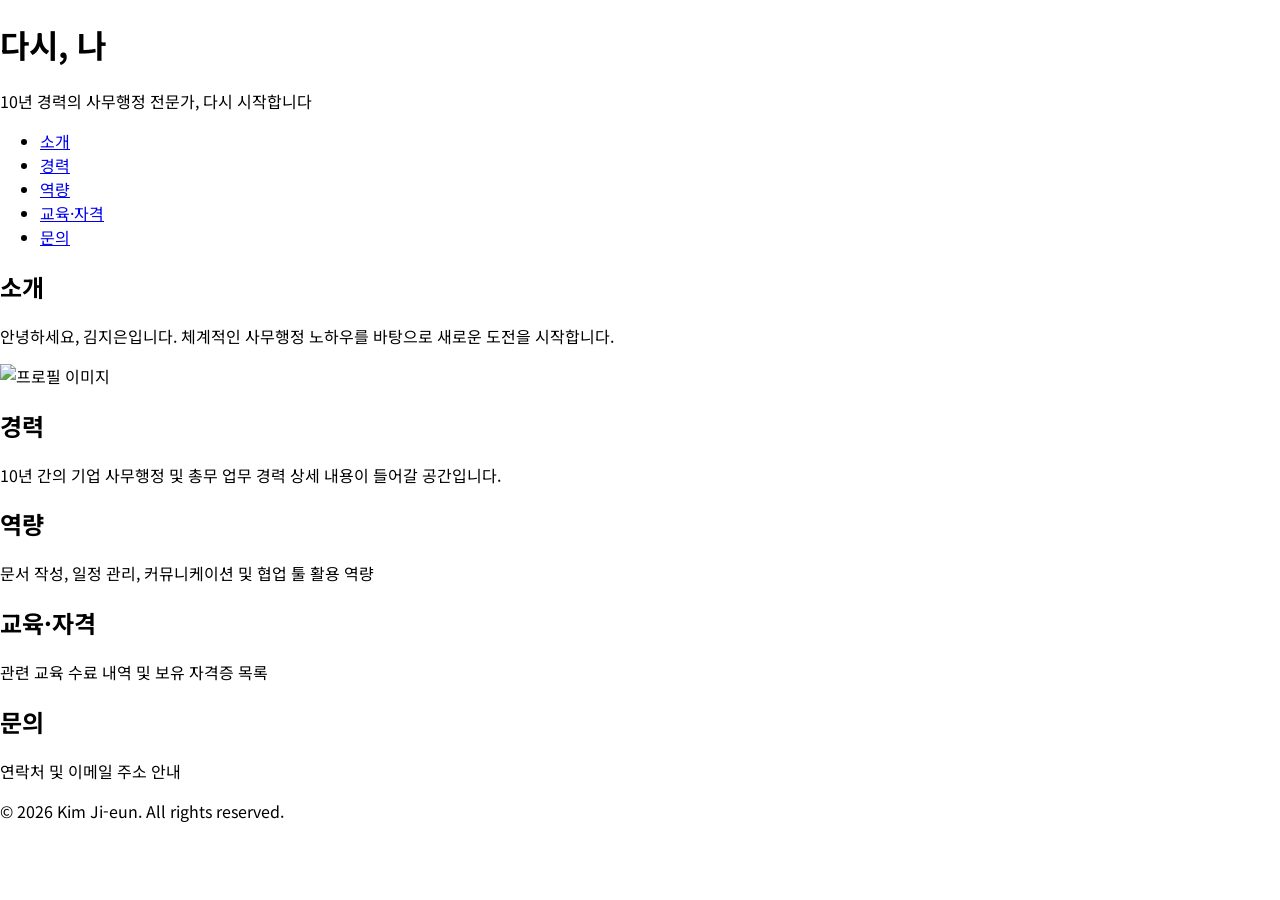
==== index.html @ e014dbc8 "1일차: 포트폴리오 폴더 구성과 HTML 뼈대 완성" ====
<!DOCTYPE html>
<html lang="ko">
<head>
    <meta charset="UTF-8">
    <meta name="viewport" content="width=device-width, initial-scale=1.0">
    <title>다시, 나 - 경력 포트폴리오</title>
    <!-- Google Fonts: Noto Sans KR 연결 -->
    <link rel="preconnect" href="https://fonts.googleapis.com">
    <link rel="preconnect" href="https://fonts.gstatic.com" crossorigin>
    <link href="https://fonts.googleapis.com/css2?family=Noto+Sans+KR:wght@400;700&display=swap" rel="stylesheet">
    
    <!-- 외부 CSS 파일 연결 -->
    <link rel="stylesheet" href="css/style.css">
</head>
<body>

    <!-- 헤더 영역 -->
    <header>
        <h1>다시, 나</h1>
        <p>10년 경력의 사무행정 전문가, 다시 시작합니다</p>
    </header>

    <!-- 네비게이션 영역 -->
    <nav>
        <ul>
            <li><a href="#about">소개</a></li>
            <li><a href="#career">경력</a></li>
            <li><a href="#skills">역량</a></li>
            <li><a href="#education">교육·자격</a></li>
            <li><a href="#contact">문의</a></li>
        </ul>
    </nav>

    <!-- 메인 콘텐츠 영역 -->
    <main>
        <!-- 소개 섹션 -->
        <section id="about">
            <h2>소개</h2>
            <p>안녕하세요, 김지은입니다. 체계적인 사무행정 노하우를 바탕으로 새로운 도전을 시작합니다.</p>
            <img src="https://placehold.co/300x200?text=Profile" width="300" height="200" alt="프로필 이미지">
        </section>

        <!-- 경력 섹션 -->
        <section id="career">
            <h2>경력</h2>
            <p>10년 간의 기업 사무행정 및 총무 업무 경력 상세 내용이 들어갈 공간입니다.</p>
        </section>

        <!-- 역량 섹션 -->
        <section id="skills">
            <h2>역량</h2>
            <p>문서 작성, 일정 관리, 커뮤니케이션 및 협업 툴 활용 역량</p>
        </section>

        <!-- 교육 및 자격 섹션 -->
        <section id="education">
            <h2>교육·자격</h2>
            <p>관련 교육 수료 내역 및 보유 자격증 목록</p>
        </section>

        <!-- 문의 섹션 -->
        <section id="contact">
            <h2>문의</h2>
            <p>연락처 및 이메일 주소 안내</p>
        </section>
    </main>

    <!-- 푸터 영역 -->
    <footer>
        <p>&copy; 2026 Kim Ji-eun. All rights reserved.</p>
    </footer>

    <!-- 외부 JavaScript 파일 연결 -->
    <script src="js/script.js"></script>
</body>
</html>
---- css/style.css ----
/* 디자인은 아직 적용하지 않고, Google Fonts Noto Sans KR 글꼴 적용만 설정 */
body {
    font-family: 'Noto Sans KR', sans-serif;
    margin: 0;
    padding: 0;
}
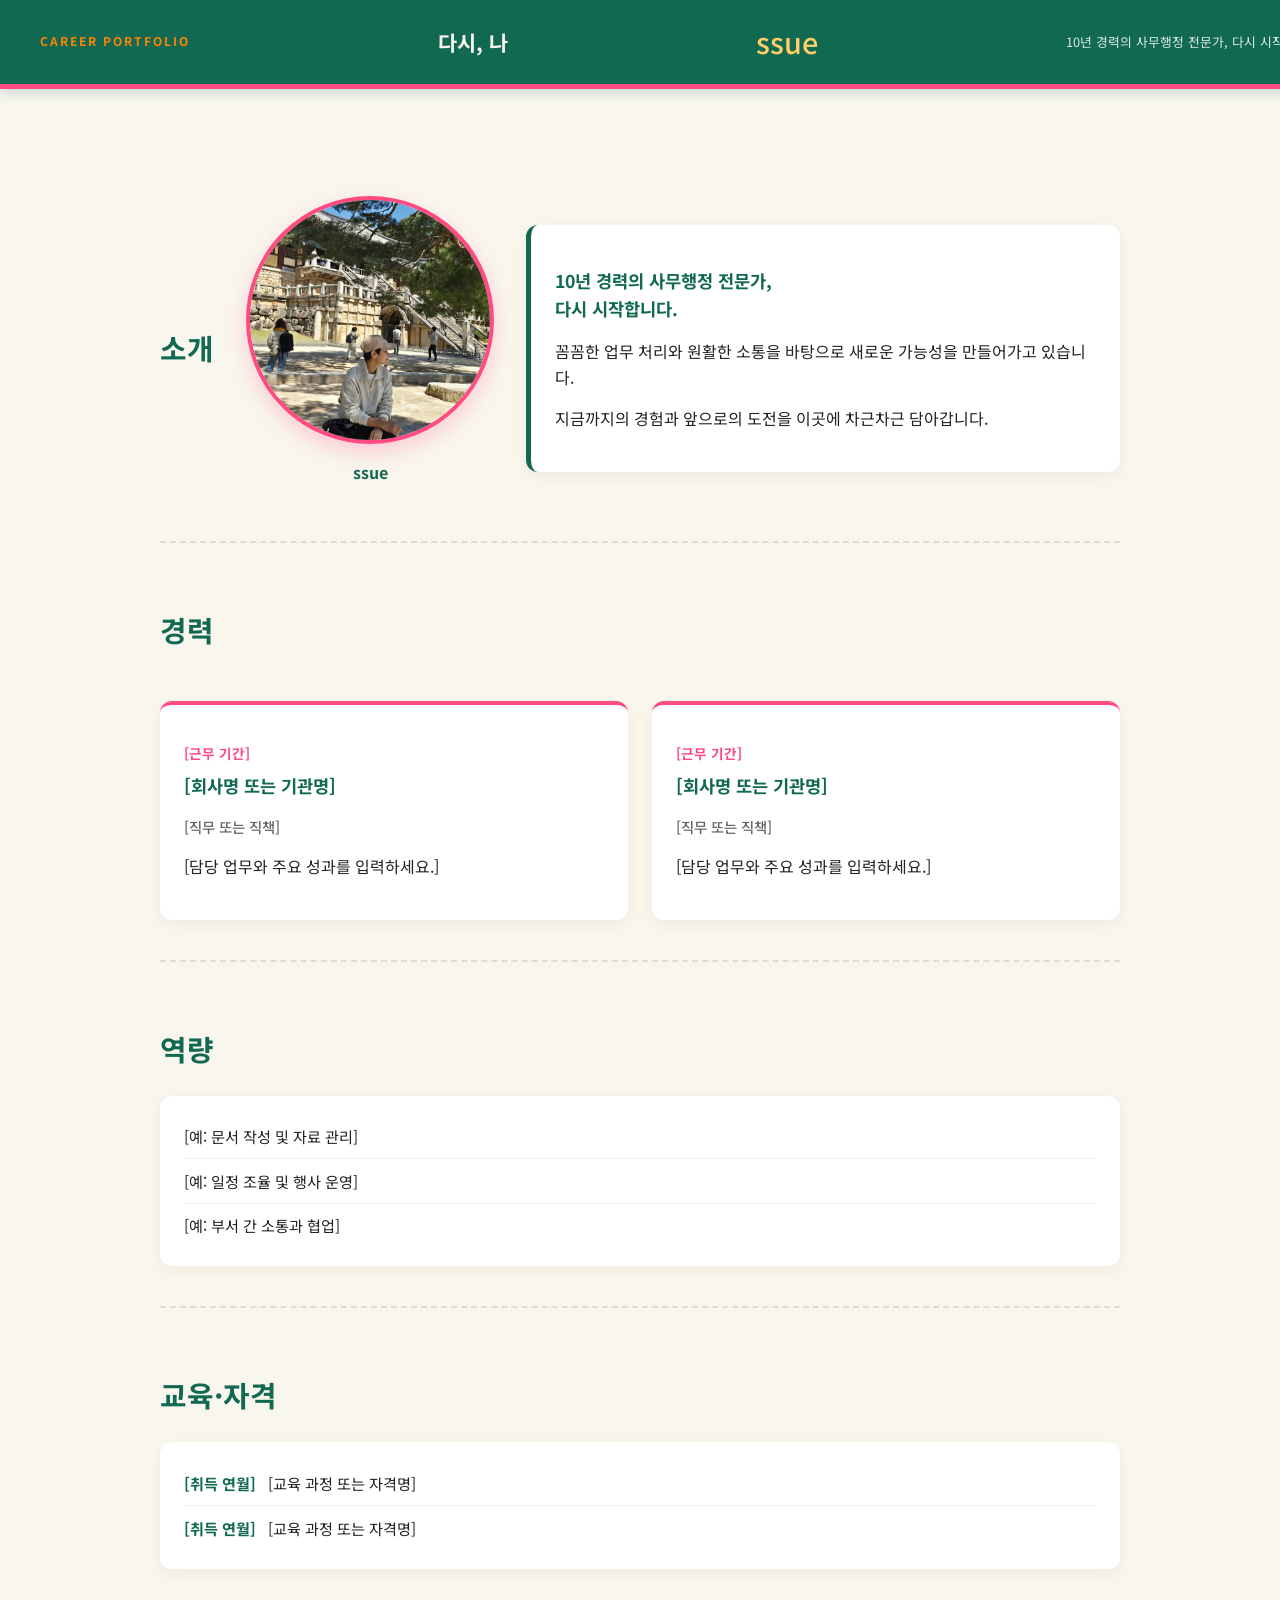
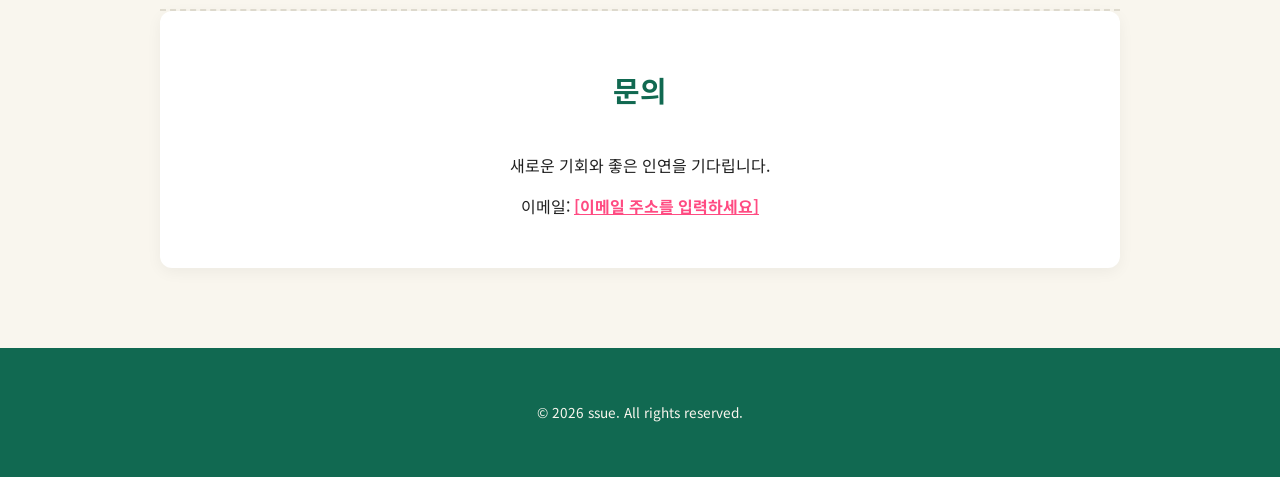
==== commit bade002f: "웹페이지 수정" ====
--- a/index.html
+++ b/index.html
@@ -1,76 +1,118 @@
-<!DOCTYPE html>
+<!doctype html>
 <html lang="ko">
 <head>
-    <meta charset="UTF-8">
-    <meta name="viewport" content="width=device-width, initial-scale=1.0">
-    <title>다시, 나 - 경력 포트폴리오</title>
-    <!-- Google Fonts: Noto Sans KR 연결 -->
-    <link rel="preconnect" href="https://fonts.googleapis.com">
-    <link rel="preconnect" href="https://fonts.gstatic.com" crossorigin>
-    <link href="https://fonts.googleapis.com/css2?family=Noto+Sans+KR:wght@400;700&display=swap" rel="stylesheet">
-    
-    <!-- 외부 CSS 파일 연결 -->
-    <link rel="stylesheet" href="css/style.css">
+  <meta charset="utf-8">
+  <meta name="viewport" content="width=device-width, initial-scale=1">
+  <meta name="description" content="10년 경력의 사무행정 전문가 김지은의 포트폴리오입니다.">
+  <title>다시, 나 | ssue 포트폴리오</title>
+
+  <!-- Google Fonts에서 Noto Sans KR 글꼴을 불러옵니다. -->
+  <link rel="preconnect" href="https://fonts.googleapis.com">
+  <link rel="preconnect" href="https://fonts.gstatic.com" crossorigin>
+  <link href="https://fonts.googleapis.com/css2?family=Noto+Sans+KR:wght@400;500;700&display=swap" rel="stylesheet">
+
+  <!-- 외부 CSS 파일을 연결합니다. -->
+  <link rel="stylesheet" href="css/style.css">
+
+  <!-- 외부 JavaScript 파일을 연결합니다. -->
+  <script src="js/script.js" defer></script>
 </head>
 <body>
+  <!-- 사이트 이름과 이름, 한 줄 소개를 보여주는 머리말입니다. -->
+  <header>
+    <p class="site-kicker">CAREER PORTFOLIO</p>
+    <h1>다시, 나</h1>
+    <p class="header-name">ssue</p>
+    <p class="header-intro">10년 경력의 사무행정 전문가, 다시 시작합니다</p>
+  </header>
 
-    <!-- 헤더 영역 -->
-    <header>
-        <h1>다시, 나</h1>
-        <p>10년 경력의 사무행정 전문가, 다시 시작합니다</p>
-    </header>
+  <!-- Flexbox로 메뉴를 정렬하고 각 소개 영역으로 이동하게 합니다. -->
+  <nav aria-label="주요 메뉴">
+    <ul>
+      <li><a href="#about">소개</a></li>
+      <li><a href="#career">경력</a></li>
+      <li><a href="#skills">역량</a></li>
+      <li><a href="#education">교육·자격</a></li>
+      <li><a href="#contact">문의</a></li>
+    </ul>
+  </nav>
 
-    <!-- 네비게이션 영역 -->
-    <nav>
-        <ul>
-            <li><a href="#about">소개</a></li>
-            <li><a href="#career">경력</a></li>
-            <li><a href="#skills">역량</a></li>
-            <li><a href="#education">교육·자격</a></li>
-            <li><a href="#contact">문의</a></li>
-        </ul>
-    </nav>
+  <!-- 포트폴리오의 주요 내용을 담는 본문입니다. -->
+  <main>
+    <!-- Grid로 프로필 사진과 자기소개를 배치하는 소개 영역입니다. -->
+    <section id="about" aria-labelledby="about-title">
+      <h2 id="about-title">소개</h2>
+      <figure class="profile-figure">
+        <img
+          src="/img/ssue.img"
+          width="600"
+          height="600"
+          alt="ssue 프로필 사진 자리표시자"
+        >
+        <figcaption>ssue</figcaption>
+      </figure>
+      <div class="about-copy">
+        <p class="about-lead">10년 경력의 사무행정 전문가,<br>다시 시작합니다.</p>
+        <p>꼼꼼한 업무 처리와 원활한 소통을 바탕으로 새로운 가능성을 만들어가고 있습니다.</p>
+        <p>지금까지의 경험과 앞으로의 도전을 이곳에 차근차근 담아갑니다.</p>
+      </div>
+    </section>
 
-    <!-- 메인 콘텐츠 영역 -->
-    <main>
-        <!-- 소개 섹션 -->
-        <section id="about">
-            <h2>소개</h2>
-            <p>안녕하세요, 김지은입니다. 체계적인 사무행정 노하우를 바탕으로 새로운 도전을 시작합니다.</p>
-            <img src="https://placehold.co/300x200?text=Profile" width="300" height="200" alt="프로필 이미지">
-        </section>
+    <!-- Grid로 경력 카드를 정리합니다. 대괄호 안은 실제 경력으로 바꿔주세요. -->
+    <section id="career" aria-labelledby="career-title">
+      <h2 id="career-title">경력</h2>
+      <article class="career-card">
+        <p class="career-period">[근무 기간]</p>
+        <div>
+          <h3>[회사명 또는 기관명]</h3>
+          <p class="career-role">[직무 또는 직책]</p>
+          <p>[담당 업무와 주요 성과를 입력하세요.]</p>
+        </div>
+      </article>
+      <article class="career-card">
+        <p class="career-period">[근무 기간]</p>
+        <div>
+          <h3>[회사명 또는 기관명]</h3>
+          <p class="career-role">[직무 또는 직책]</p>
+          <p>[담당 업무와 주요 성과를 입력하세요.]</p>
+        </div>
+      </article>
+    </section>
 
-        <!-- 경력 섹션 -->
-        <section id="career">
-            <h2>경력</h2>
-            <p>10년 간의 기업 사무행정 및 총무 업무 경력 상세 내용이 들어갈 공간입니다.</p>
-        </section>
+    <!-- 업무 강점과 역량을 입력하는 영역입니다. 예시 문구를 실제 내용으로 바꿔주세요. -->
+    <section id="skills" aria-labelledby="skills-title">
+      <h2 id="skills-title">역량</h2>
+      <ul class="simple-list">
+        <li>[예: 문서 작성 및 자료 관리]</li>
+        <li>[예: 일정 조율 및 행사 운영]</li>
+        <li>[예: 부서 간 소통과 협업]</li>
+      </ul>
+    </section>
 
-        <!-- 역량 섹션 -->
-        <section id="skills">
-            <h2>역량</h2>
-            <p>문서 작성, 일정 관리, 커뮤니케이션 및 협업 툴 활용 역량</p>
-        </section>
+    <!-- 교육 이력과 자격 정보를 입력하는 영역입니다. -->
+    <section id="education" aria-labelledby="education-title">
+      <h2 id="education-title">교육·자격</h2>
+      <ul class="simple-list">
+        <li><span>[취득 연월]</span> [교육 과정 또는 자격명]</li>
+        <li><span>[취득 연월]</span> [교육 과정 또는 자격명]</li>
+      </ul>
+    </section>
 
-        <!-- 교육 및 자격 섹션 -->
-        <section id="education">
-            <h2>교육·자격</h2>
-            <p>관련 교육 수료 내역 및 보유 자격증 목록</p>
-        </section>
+    <!-- 연락받을 수 있는 이메일 등 문의 정보를 입력하는 영역입니다. -->
+    <section id="contact" aria-labelledby="contact-title">
+      <h2 id="contact-title">문의</h2>
+      <p>새로운 기회와 좋은 인연을 기다립니다.</p>
+      <p>이메일: <a href="mailto:your-email@example.com">[이메일 주소를 입력하세요]</a></p>
+    </section>
+  </main>
 
-        <!-- 문의 섹션 -->
-        <section id="contact">
-            <h2>문의</h2>
-            <p>연락처 및 이메일 주소 안내</p>
-        </section>
-    </main>
+  <!-- 사이트 이름과 저작권 정보를 표시하는 꼬리말입니다. -->
+  <footer>
+    <p><span aria-hidden="true"></span>&copy; 2026 ssue. All rights reserved.</p>
+  </footer>
 
-    <!-- 푸터 영역 -->
-    <footer>
-        <p>&copy; 2026 Kim Ji-eun. All rights reserved.</p>
-    </footer>
-
-    <!-- 외부 JavaScript 파일 연결 -->
+   <!-- 외부 JavaScript 파일 연결 -->
     <script src="js/script.js"></script>
 </body>
-</html>+</html>
+
--- a/css/style.css
+++ b/css/style.css
@@ -1,6 +1,373 @@
-/* 디자인은 아직 적용하지 않고, Google Fonts Noto Sans KR 글꼴 적용만 설정 */
+/* ==========================================
+   1. CSS 변수(:root) 및 기본 설정
+   ========================================== */
+:root {
+    --primary-color: #116951;    /* 딥 포레스트 그린 (일러스트 배경색) */
+    --accent-color: #FF4B82;     /* 비비드 핑크 (토끼 포인트 컬러) */
+    --sub-accent: #FF8400;       /* 활기찬 오렌지 링 포인트 */
+    --text-color: #222222;       /* 가독성 높은 다크 텍스트 */
+    --bg-color: #F9F6EE;         /* 따뜻한 크림 화이트 */
+    --card-bg: #FFFFFF;          /* 카드 배경용 순백색 */
+}
+
 body {
     font-family: 'Noto Sans KR', sans-serif;
+    color: var(--text-color);
+    background-color: var(--bg-color);
     margin: 0;
     padding: 0;
+    line-height: 1.6;
+}
+
+/* 링크 및 리스트 초기화 */
+a {
+    text-decoration: none;
+    color: inherit;
+}
+
+ul {
+    list-style: none;
+    margin: 0;
+    padding: 0;
+}
+
+/* 섹션 제목 공통 스타일 (강조색 짧은 밑줄) */
+section h2 {
+    font-size: 1.5rem;
+    color: var(--primary-color);
+    margin-bottom: 1.5rem;
+    position: relative;
+    display: inline-block;
+}
+
+section h2::after {
+    content: '';
+    position: absolute;
+    left: 0;
+    bottom: -6px;
+    width: 00px; /*--밑줄의 고정된 길이 -> 고정크기 대신 클자 크기 전체에 꽉 차게 변경*/
+    height: 4px;
+    background-color: var(--accent-color);
+    border-radius: 2px;
+}
+
+
+/* ==========================================
+   2. 헤더 영역 (스크롤 고정)
+   ========================================== */
+header {
+    position: fixed;
+    top: 0;
+    left: 0;
+    width: 100%;
+    background-color: var(--primary-color);
+    color: var(--bg-color);
+    box-shadow: 0 4px 12px rgba(17, 105, 81, 0.2);
+    z-index: 1000;
+    text-align: center;
+    padding: 1.2rem 0;
+    border-bottom: 5px solid var(--accent-color);
+}
+
+header .site-kicker {
+    font-size: 0.75rem;
+    letter-spacing: 2px;
+    color: var(--sub-accent);
+    margin: 0 0 0.2rem 0;
+    font-weight: 700;
+}
+
+header h1 {
+    font-size: 1.4rem;
+    color: var(--bg-color);
+    margin: 0;
+}
+
+header .header-name {
+    font-size: 1.8rem;
+    font-weight: 500;
+    margin: 0.2rem 0;
+    color: #FFD166;
+}
+
+header .header-intro {
+    font-size: 0.8rem;
+    color: rgba(255, 255, 255, 0.85);
+    margin: 0;
+}
+
+
+/* ==========================================
+   3. 내비게이션 영역 (Flexbox 사용)
+   ========================================== */
+nav {
+    position: fixed;
+    top: 110px; /* 헤더 높이에 맞추어 고정 배치 */
+    left: 0;
+    width: 100%;
+    background-color: var(--text-color);
+    z-index: 999;
+    border-bottom: 2px solid var(--accent-color);
+}
+
+nav ul {
+    display: flex;
+    justify-content: space-around;
+    align-items: center;
+    padding: 0.7rem 0;
+}
+
+nav ul li a {
+    color: var(--bg-color);
+    font-size: 0.85rem;
+    font-weight: 700;
+    transition: color 0.2s;
+}
+
+nav ul li a:hover {
+    color: var(--accent-color);
+}
+
+
+/* ==========================================
+   4. 메인 콘텐츠 및 공통 섹션 레이아웃
+   ========================================== */
+main {
+    padding: 180px 1rem 3rem 1rem; /* 고정 헤더·내비게이션 아래로 여백 확보 */
+    max-width: 600px;
+    margin: 0 auto;
+}
+
+section {
+    padding: 2.5rem 0;
+    border-bottom: 2px dashed #E0DCD0;
+}
+
+
+/* ==========================================
+   5. 소개 섹션 (프로필 사진 원형 처리)
+   ========================================== */
+#about .profile-figure {
+    margin: 0;
+    text-align: center;
+}
+
+#about img {
+    width: 200px;
+    height: 200px;
+    border-radius: 50%;
+    display: block;
+    margin: 0 auto 1rem auto;
+    object-fit: cover;
+    border: 4px solid var(--accent-color);
+    box-shadow: 0 8px 20px rgba(255, 75, 130, 0.25);
+}
+
+#about figcaption {
+    font-weight: 700;
+    color: var(--primary-color);
+    margin-bottom: 1rem;
+}
+
+.about-copy {
+    background-color: var(--card-bg);
+    padding: 1.5rem;
+    border-radius: 12px;
+    box-shadow: 0 4px 15px rgba(0, 0, 0, 0.05);
+    border-left: 5px solid var(--primary-color);
+}
+
+.about-lead {
+    font-weight: 700;
+    color: var(--primary-color);
+    font-size: 1.1rem;
+    margin-bottom: 0.8rem;
+}
+
+
+/* ==========================================
+   6. 경력 및 카드 영역 (Grid 사용)
+   ========================================== */
+#career {
+    display: grid;
+    grid-template-columns: 1fr;
+    gap: 1.2rem;
+}
+
+#career h2 {
+    grid-column: 1 / -1;
+}
+
+/* 경력 카드 디자인 */
+.career-card {
+    background-color: var(--card-bg);
+    padding: 1.5rem;
+    border-radius: 12px;
+    box-shadow: 0 4px 15px rgba(0, 0, 0, 0.05);
+    border-top: 4px solid var(--accent-color);
+}
+
+.career-period {
+    font-size: 0.85rem;
+    font-weight: 700;
+    color: var(--accent-color);
+    margin-bottom: 0.5rem;
+}
+
+.career-card h3 {
+    margin: 0 0 0.3rem 0;
+    font-size: 1.1rem;
+    color: var(--primary-color);
+}
+
+.career-role {
+    font-size: 0.9rem;
+    font-weight: 500;
+    color: #666;
+    margin-bottom: 0.8rem;
+}
+
+
+/* ==========================================
+   7. 역량 및 교육·자격 리스트 스타일
+   ========================================== */
+.simple-list {
+    background-color: var(--card-bg);
+    padding: 1.2rem 1.5rem;
+    border-radius: 12px;
+    box-shadow: 0 4px 15px rgba(0, 0, 0, 0.05);
+}
+
+.simple-list li {
+    padding: 0.6rem 0;
+    border-bottom: 1px solid #F0EFEA;
+    font-size: 0.95rem;
+}
+
+.simple-list li:last-child {
+    border-bottom: none;
+}
+
+.simple-list span {
+    font-weight: 700;
+    color: var(--primary-color);
+    margin-right: 0.5rem;
+}
+
+
+/* ==========================================
+   8. 문의 섹션 및 푸터
+   ========================================== */
+#contact {
+    background-color: var(--card-bg);
+    padding: 2rem;
+    border-radius: 12px;
+    box-shadow: 0 4px 15px rgba(0, 0, 0, 0.05);
+    text-align: center;
+    border-bottom: none;
+}
+
+#contact h2::after {
+    left: 50%;
+    transform: translateX(-50%);
+}
+
+#contact a {
+    color: var(--accent-color);
+    font-weight: 700;
+    text-decoration: underline;
+}
+
+footer {
+    text-align: center;
+    padding: 2.5rem 1rem;
+    background-color: var(--primary-color);
+    color: var(--bg-color);
+    font-size: 0.85rem;
+    margin-top: 2rem;
+}
+
+
+/* ==========================================
+   9. 반응형 미디어쿼리 (Responsive Styles)
+   ========================================== */
+
+/* 태블릿 화면 기준 (768px 이상) */
+@media screen and (min-width: 768px) {
+    header {
+        display: flex;
+        justify-content: space-between;
+        align-items: center;
+        padding: 1rem 2.5rem;
+        text-align: left;
+    }
+
+    header h1 {
+        font-size: 1.3rem;
+    }
+
+    nav {
+        position: static;
+        width: auto;
+        background-color: transparent;
+        border-bottom: none;
+    }
+
+    nav ul {
+        gap: 1.8rem;
+        padding: 0;
+    }
+
+    nav ul li a {
+        color: var(--bg-color);
+        font-weight: 500;
+    }
+
+    nav ul li a:hover {
+        color: var(--sub-accent);
+    }
+
+    main {
+        padding-top: 130px;
+        max-width: 760px;
+    }
+
+    /* 소개 섹션: 사진 왼쪽, 글 오른쪽 배치 */
+    #about {
+        display: flex;
+        align-items: center;
+        gap: 2rem;
+    }
+
+    #about .profile-figure {
+        flex-shrink: 0;
+    }
+
+    .about-copy {
+        flex: 1;
+        margin: 0;
+    }
+
+    /* 경력 카드: 2열 Grid 배치 */
+    #career {
+        grid-template-columns: repeat(2, 1fr);
+        gap: 1.5rem;
+    }
+}
+
+
+/* PC 화면 기준 (1024px 이상) */
+@media screen and (min-width: 1024px) {
+    main {
+        max-width: 960px;
+    }
+
+    #about img {
+        width: 240px;
+        height: 240px;
+    }
+
+    section h2 {
+        font-size: 1.8rem;
+    }
 }
